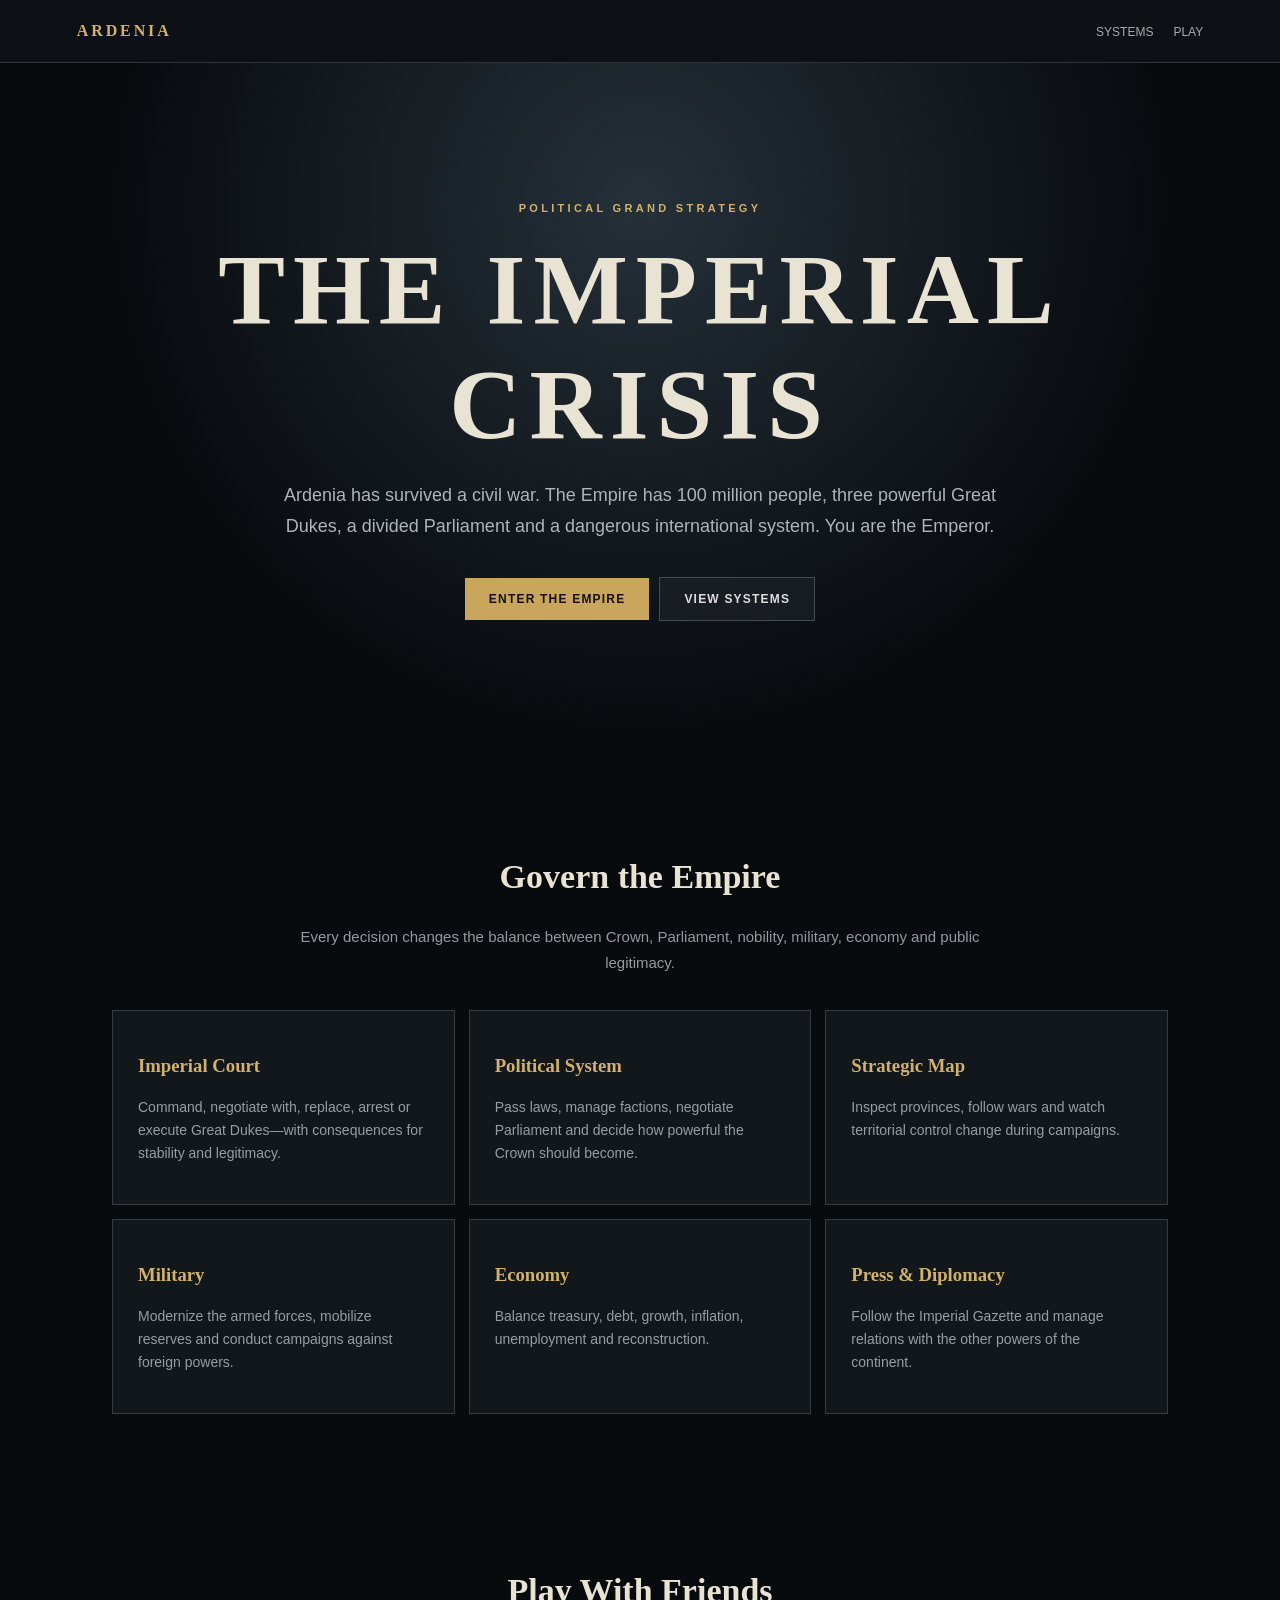
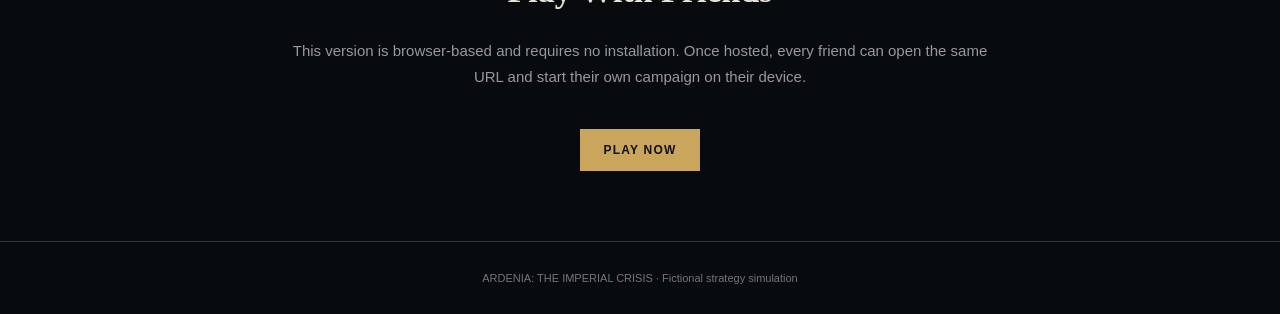
==== index.html @ dbc628c5 "Add files via upload" ====
<!doctype html>
<html lang="en">
<head>
<meta charset="utf-8">
<meta name="viewport" content="width=device-width,initial-scale=1">
<title>Ardenia — The Imperial Crisis</title>
<meta name="description" content="Ardenia: The Imperial Crisis, a political grand-strategy simulation.">
<style>
*{box-sizing:border-box}body{margin:0;background:#080b0e;color:#e9e3d4;font-family:Georgia,serif}
header{padding:22px 6vw;border-bottom:1px solid #333;background:#0d1115;display:flex;justify-content:space-between;align-items:center}
.brand{color:#d2b16c;font-weight:700;letter-spacing:.18em}.nav a{color:#aaa;text-decoration:none;margin-left:20px;font:12px Arial}
.hero{min-height:78vh;display:grid;place-items:center;text-align:center;padding:60px 20px;background:radial-gradient(circle at 50% 20%,#253039,#080b0e 62%)}
.kicker{color:#d2b16c;font:700 11px Arial;letter-spacing:.3em}.hero h1{font-size:clamp(46px,9vw,100px);letter-spacing:.08em;margin:18px 0}.hero p{max-width:760px;margin:0 auto 30px;color:#aeb4b8;font:18px/1.7 Arial}
.btn{display:inline-block;padding:14px 24px;background:#c9a65b;color:#111;text-decoration:none;font:700 12px Arial;letter-spacing:.1em;text-transform:uppercase;margin:5px}
.btn.alt{background:#171d22;color:#ddd;border:1px solid #454b50}
section{max-width:1100px;margin:auto;padding:65px 22px}h2{text-align:center;font-size:34px}.lead{text-align:center;color:#929aa0;font:15px/1.7 Arial;max-width:700px;margin:0 auto 35px}
.grid{display:grid;grid-template-columns:repeat(3,1fr);gap:14px}.card{padding:25px;background:#12171c;border:1px solid #343b41}.card h3{color:#d2b16c}.card p{color:#969ea4;font:14px/1.65 Arial}
footer{text-align:center;padding:30px;border-top:1px solid #30363b;color:#6e767c;font:11px Arial}
@media(max-width:700px){.grid{grid-template-columns:1fr}.nav a{margin-left:8px}.hero{min-height:70vh}}
</style>
</head>
<body>
<header><div class="brand">ARDENIA</div><nav class="nav"><a href="#systems">SYSTEMS</a><a href="game.html">PLAY</a></nav></header>
<div class="hero">
<div><div class="kicker">POLITICAL GRAND STRATEGY</div><h1>THE IMPERIAL CRISIS</h1>
<p>Ardenia has survived a civil war. The Empire has 100 million people, three powerful Great Dukes, a divided Parliament and a dangerous international system. You are the Emperor.</p>
<a class="btn" href="game.html">Enter the Empire</a><a class="btn alt" href="#systems">View Systems</a></div>
</div>
<section id="systems"><h2>Govern the Empire</h2><p class="lead">Every decision changes the balance between Crown, Parliament, nobility, military, economy and public legitimacy.</p>
<div class="grid">
<div class="card"><h3>Imperial Court</h3><p>Command, negotiate with, replace, arrest or execute Great Dukes—with consequences for stability and legitimacy.</p></div>
<div class="card"><h3>Political System</h3><p>Pass laws, manage factions, negotiate Parliament and decide how powerful the Crown should become.</p></div>
<div class="card"><h3>Strategic Map</h3><p>Inspect provinces, follow wars and watch territorial control change during campaigns.</p></div>
<div class="card"><h3>Military</h3><p>Modernize the armed forces, mobilize reserves and conduct campaigns against foreign powers.</p></div>
<div class="card"><h3>Economy</h3><p>Balance treasury, debt, growth, inflation, unemployment and reconstruction.</p></div>
<div class="card"><h3>Press & Diplomacy</h3><p>Follow the Imperial Gazette and manage relations with the other powers of the continent.</p></div>
</div></section>
<section><h2>Play With Friends</h2><p class="lead">This version is browser-based and requires no installation. Once hosted, every friend can open the same URL and start their own campaign on their device.</p><div style="text-align:center"><a class="btn" href="game.html">Play Now</a></div></section>
<footer>ARDENIA: THE IMPERIAL CRISIS · Fictional strategy simulation</footer>
</body>
</html>
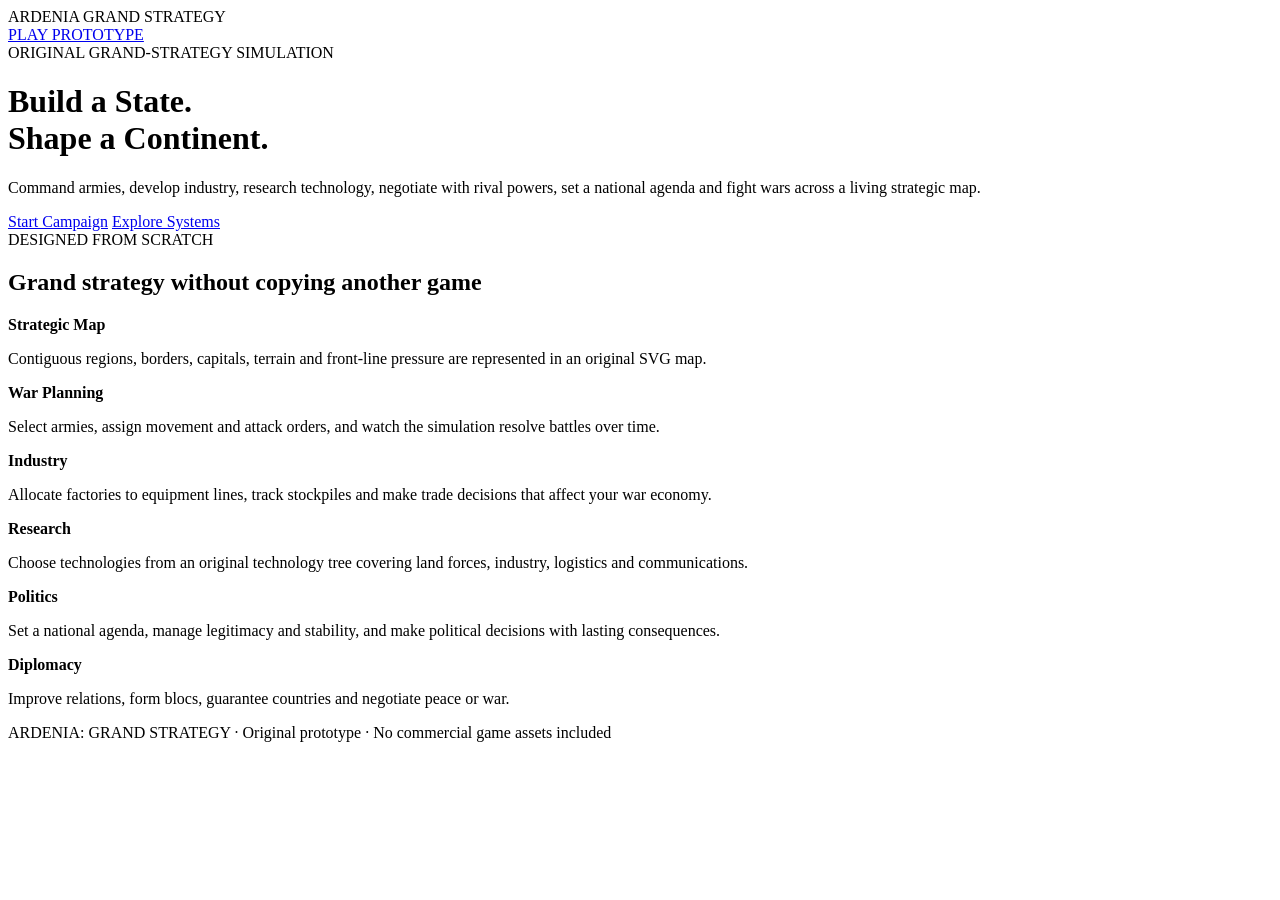
==== commit 43756156: "Add files via upload" ====
--- a/index.html
+++ b/index.html
@@ -3,39 +3,36 @@
 <head>
 <meta charset="utf-8">
 <meta name="viewport" content="width=device-width,initial-scale=1">
-<title>Ardenia — The Imperial Crisis</title>
-<meta name="description" content="Ardenia: The Imperial Crisis, a political grand-strategy simulation.">
-<style>
-*{box-sizing:border-box}body{margin:0;background:#080b0e;color:#e9e3d4;font-family:Georgia,serif}
-header{padding:22px 6vw;border-bottom:1px solid #333;background:#0d1115;display:flex;justify-content:space-between;align-items:center}
-.brand{color:#d2b16c;font-weight:700;letter-spacing:.18em}.nav a{color:#aaa;text-decoration:none;margin-left:20px;font:12px Arial}
-.hero{min-height:78vh;display:grid;place-items:center;text-align:center;padding:60px 20px;background:radial-gradient(circle at 50% 20%,#253039,#080b0e 62%)}
-.kicker{color:#d2b16c;font:700 11px Arial;letter-spacing:.3em}.hero h1{font-size:clamp(46px,9vw,100px);letter-spacing:.08em;margin:18px 0}.hero p{max-width:760px;margin:0 auto 30px;color:#aeb4b8;font:18px/1.7 Arial}
-.btn{display:inline-block;padding:14px 24px;background:#c9a65b;color:#111;text-decoration:none;font:700 12px Arial;letter-spacing:.1em;text-transform:uppercase;margin:5px}
-.btn.alt{background:#171d22;color:#ddd;border:1px solid #454b50}
-section{max-width:1100px;margin:auto;padding:65px 22px}h2{text-align:center;font-size:34px}.lead{text-align:center;color:#929aa0;font:15px/1.7 Arial;max-width:700px;margin:0 auto 35px}
-.grid{display:grid;grid-template-columns:repeat(3,1fr);gap:14px}.card{padding:25px;background:#12171c;border:1px solid #343b41}.card h3{color:#d2b16c}.card p{color:#969ea4;font:14px/1.65 Arial}
-footer{text-align:center;padding:30px;border-top:1px solid #30363b;color:#6e767c;font:11px Arial}
-@media(max-width:700px){.grid{grid-template-columns:1fr}.nav a{margin-left:8px}.hero{min-height:70vh}}
-</style>
+<title>Ardenia: Grand Strategy</title>
+<link rel="stylesheet" href="style.css">
 </head>
-<body>
-<header><div class="brand">ARDENIA</div><nav class="nav"><a href="#systems">SYSTEMS</a><a href="game.html">PLAY</a></nav></header>
-<div class="hero">
-<div><div class="kicker">POLITICAL GRAND STRATEGY</div><h1>THE IMPERIAL CRISIS</h1>
-<p>Ardenia has survived a civil war. The Empire has 100 million people, three powerful Great Dukes, a divided Parliament and a dangerous international system. You are the Emperor.</p>
-<a class="btn" href="game.html">Enter the Empire</a><a class="btn alt" href="#systems">View Systems</a></div>
-</div>
-<section id="systems"><h2>Govern the Empire</h2><p class="lead">Every decision changes the balance between Crown, Parliament, nobility, military, economy and public legitimacy.</p>
-<div class="grid">
-<div class="card"><h3>Imperial Court</h3><p>Command, negotiate with, replace, arrest or execute Great Dukes—with consequences for stability and legitimacy.</p></div>
-<div class="card"><h3>Political System</h3><p>Pass laws, manage factions, negotiate Parliament and decide how powerful the Crown should become.</p></div>
-<div class="card"><h3>Strategic Map</h3><p>Inspect provinces, follow wars and watch territorial control change during campaigns.</p></div>
-<div class="card"><h3>Military</h3><p>Modernize the armed forces, mobilize reserves and conduct campaigns against foreign powers.</p></div>
-<div class="card"><h3>Economy</h3><p>Balance treasury, debt, growth, inflation, unemployment and reconstruction.</p></div>
-<div class="card"><h3>Press & Diplomacy</h3><p>Follow the Imperial Gazette and manage relations with the other powers of the continent.</p></div>
-</div></section>
-<section><h2>Play With Friends</h2><p class="lead">This version is browser-based and requires no installation. Once hosted, every friend can open the same URL and start their own campaign on their device.</p><div style="text-align:center"><a class="btn" href="game.html">Play Now</a></div></section>
-<footer>ARDENIA: THE IMPERIAL CRISIS · Fictional strategy simulation</footer>
+<body class="landing">
+<header class="sitebar">
+  <div class="brand">ARDENIA <span>GRAND STRATEGY</span></div>
+  <a href="game.html" class="button gold">PLAY PROTOTYPE</a>
+</header>
+<main class="hero">
+  <div class="hero-copy">
+    <div class="eyebrow">ORIGINAL GRAND-STRATEGY SIMULATION</div>
+    <h1>Build a State.<br>Shape a Continent.</h1>
+    <p>Command armies, develop industry, research technology, negotiate with rival powers, set a national agenda and fight wars across a living strategic map.</p>
+    <div class="hero-actions">
+      <a href="game.html" class="button gold">Start Campaign</a>
+      <a href="#systems" class="button">Explore Systems</a>
+    </div>
+  </div>
+</main>
+<section id="systems" class="landing-section">
+  <div class="section-title"><span>DESIGNED FROM SCRATCH</span><h2>Grand strategy without copying another game</h2></div>
+  <div class="feature-grid">
+    <article><b>Strategic Map</b><p>Contiguous regions, borders, capitals, terrain and front-line pressure are represented in an original SVG map.</p></article>
+    <article><b>War Planning</b><p>Select armies, assign movement and attack orders, and watch the simulation resolve battles over time.</p></article>
+    <article><b>Industry</b><p>Allocate factories to equipment lines, track stockpiles and make trade decisions that affect your war economy.</p></article>
+    <article><b>Research</b><p>Choose technologies from an original technology tree covering land forces, industry, logistics and communications.</p></article>
+    <article><b>Politics</b><p>Set a national agenda, manage legitimacy and stability, and make political decisions with lasting consequences.</p></article>
+    <article><b>Diplomacy</b><p>Improve relations, form blocs, guarantee countries and negotiate peace or war.</p></article>
+  </div>
+</section>
+<footer>ARDENIA: GRAND STRATEGY · Original prototype · No commercial game assets included</footer>
 </body>
-</html>
+</html>
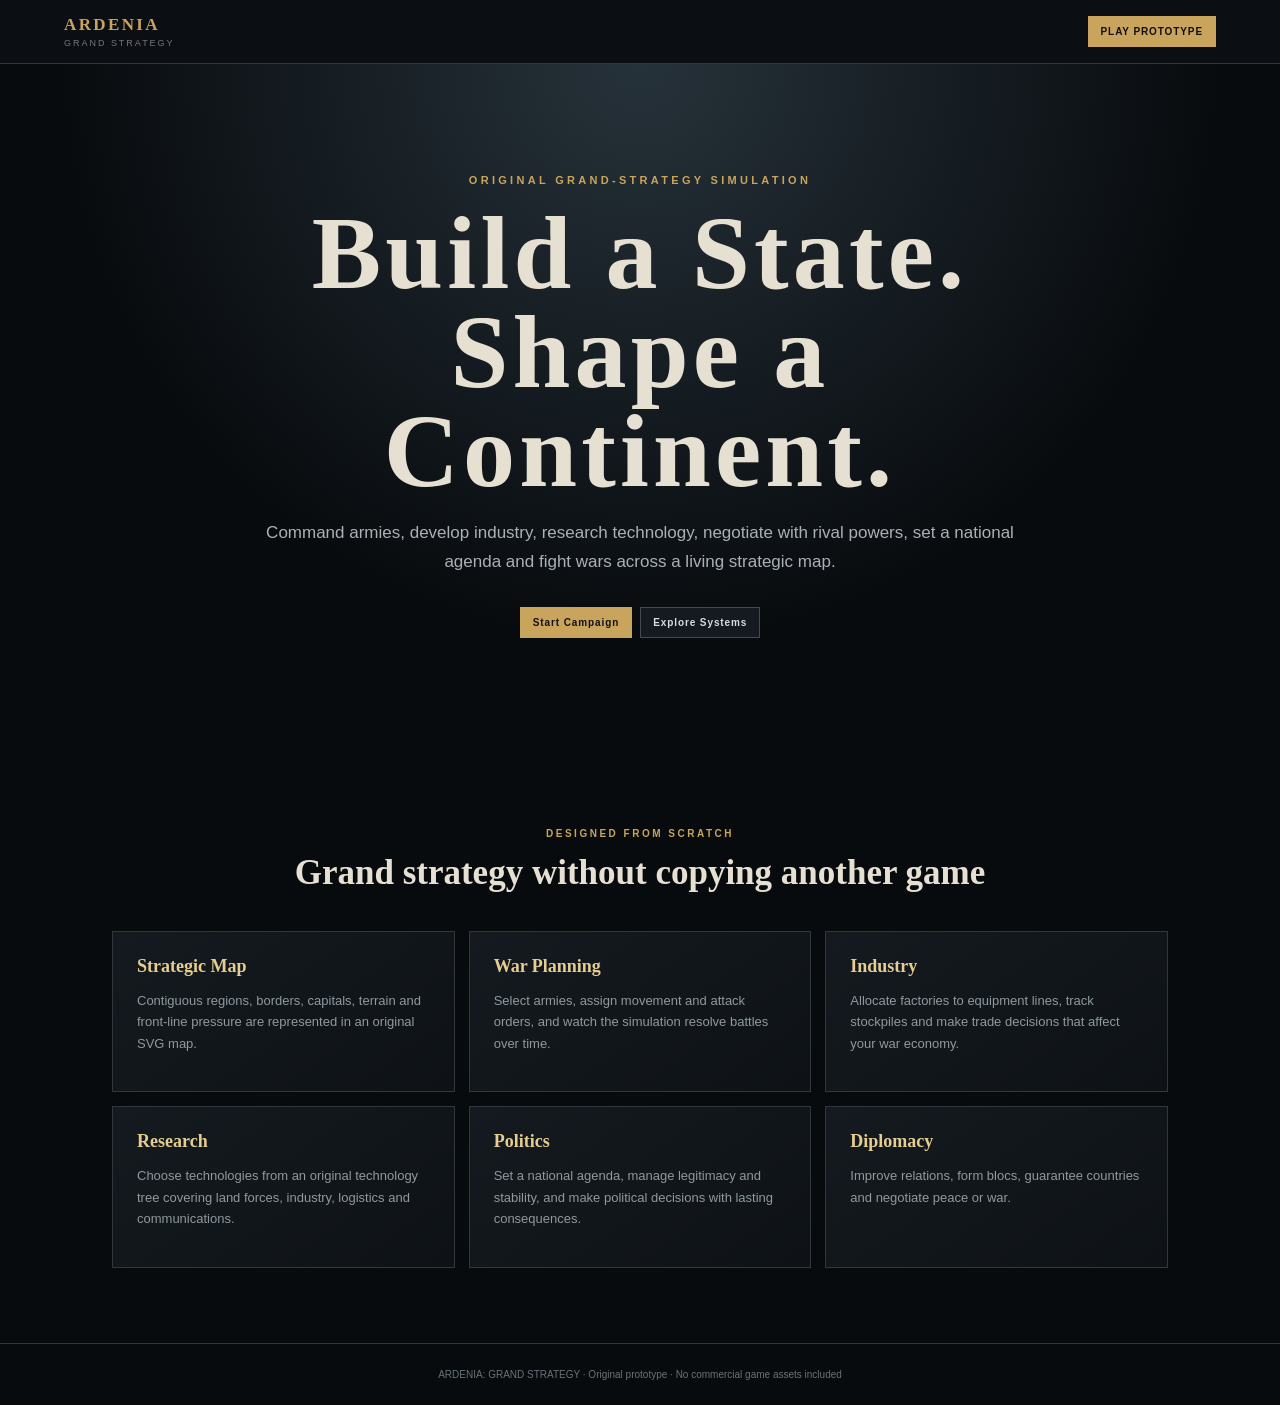
==== commit b3adf8b5: "Add files via upload" ====
--- a/index.html
+++ b/index.html
@@ -3,7 +3,7 @@
 <head>
 <meta charset="utf-8">
 <meta name="viewport" content="width=device-width,initial-scale=1">
-<title>Ardenia: Grand Strategy</title>
+<title>Ardenia: Grand Strategy v0.5</title>
 <link rel="stylesheet" href="style.css">
 </head>
 <body class="landing">
--- a/style.css
+++ b/style.css
@@ -0,0 +1,17 @@
+
+:root{--bg:#080b0e;--panel:#10151a;--panel2:#151b20;--line:#30383e;--muted:#8f999f;--text:#e6e0d2;--gold:#c9a45d;--gold2:#e6cd91;--red:#a9504b;--green:#6e9b70;--blue:#5d7da2}
+*{box-sizing:border-box}html,body{margin:0;min-height:100%;background:var(--bg);color:var(--text);font-family:Georgia,"Times New Roman",serif}button,input{font:inherit}button{cursor:pointer}
+.sitebar{height:64px;display:flex;align-items:center;justify-content:space-between;padding:0 5vw;border-bottom:1px solid var(--line);background:#0b0f13}
+.brand{font-weight:700;letter-spacing:.14em;color:var(--gold);font-size:17px}.brand span,.brand small{display:block;color:#707980;font:9px Arial;letter-spacing:.22em;margin-top:3px}
+.button{display:inline-flex;align-items:center;justify-content:center;gap:6px;padding:9px 12px;border:1px solid #424b52;background:#141a20;color:#d7dce0;text-decoration:none;font:700 10px Arial;letter-spacing:.09em}.button:hover{border-color:var(--gold);color:#fff}.button.gold{background:var(--gold);border-color:var(--gold);color:#111}.button.danger{border-color:#70413f;color:#dca09b}.button.tiny{padding:6px 8px;font-size:9px}.file-button{position:relative;overflow:hidden}.file-button input{position:absolute;inset:0;opacity:0;cursor:pointer}
+.hero{min-height:76vh;display:grid;place-items:center;padding:70px 8vw;background:radial-gradient(circle at 50% 0,#26323a,#080b0e 62%)}.hero-copy{max-width:920px;text-align:center}.eyebrow{color:var(--gold);font:700 11px Arial;letter-spacing:.3em}.hero h1{font-size:clamp(50px,9vw,104px);line-height:.95;letter-spacing:.04em;margin:18px 0}.hero p{max-width:760px;margin:0 auto 30px;color:#aab1b6;font:17px/1.7 Arial}.hero-actions{display:flex;justify-content:center;gap:8px;flex-wrap:wrap}.landing-section{max-width:1100px;margin:auto;padding:75px 22px}.section-title{text-align:center}.section-title span{color:var(--gold);font:700 10px Arial;letter-spacing:.25em}.section-title h2{font-size:35px;margin:12px 0 38px}.feature-grid{display:grid;grid-template-columns:repeat(3,1fr);gap:14px}.feature-grid article{border:1px solid var(--line);background:linear-gradient(145deg,#141a1f,#0e1216);padding:24px}.feature-grid b{font-size:18px;color:var(--gold2)}.feature-grid p{font:13px/1.65 Arial;color:var(--muted)}footer{text-align:center;border-top:1px solid var(--line);padding:25px;color:#697279;font:10px Arial}
+
+.game{overflow:hidden}.topbar{height:58px;background:#0d1216;border-bottom:1px solid var(--line);display:grid;grid-template-columns:230px 1fr 280px;align-items:center}.topbar .brand{padding-left:15px}.topstats{display:grid;grid-template-columns:repeat(7,1fr);height:100%}.stat{padding:8px 5px;text-align:center;border-left:1px solid #252c31}.stat small{display:block;color:#747e85;font:8px Arial;letter-spacing:.07em}.stat b{font:700 13px Arial}.stat.bad b{color:#d36b65}.stat.good b{color:#7eb17b}.clock{text-align:center;border-left:1px solid var(--line);padding:5px;font:11px Arial}.clock button{margin:3px 1px}
+.layout{height:calc(100vh - 58px);display:grid;grid-template-columns:250px minmax(500px,1fr) 250px;gap:7px;padding:7px}.sidebar{overflow:auto}.sidebar section,.center{background:var(--panel);border:1px solid var(--line)}.sidebar section{margin-bottom:7px}.panel-title{padding:10px 12px;border-bottom:1px solid #293137;color:var(--gold2);font:700 10px Arial;letter-spacing:.14em}.center{overflow:hidden;display:flex;flex-direction:column}.toolbar{display:flex;overflow:auto;border-bottom:1px solid var(--line);background:#0c1115}.tab{flex:1;min-width:90px;border:0;border-right:1px solid #242b30;background:#10151a;color:#8f989e;padding:11px 7px;font:700 9px Arial;letter-spacing:.12em}.tab.active{color:#fff;box-shadow:inset 0 -2px var(--gold);background:#171d23}.tabview{display:none;overflow:auto;height:100%}.tabview.active{display:block}.map-toolbar{height:38px;padding:6px 8px;display:flex;gap:12px;align-items:center;background:#0c1115;border-bottom:1px solid var(--line);font:10px Arial;color:#a8afb4}.map-viewport{position:relative;height:min(62vh,650px);min-height:430px;background:#31535a;overflow:hidden}.map-viewport svg{width:100%;height:100%;display:block;cursor:grab}.map-viewport svg:active{cursor:grabbing}.province{transition:filter .12s,opacity .12s}.province:hover{filter:brightness(1.2)}.province.selected{stroke:var(--gold2)!important;stroke-width:5!important}.province.enemy{stroke:#d06b63!important}.terrain{opacity:.22;pointer-events:none}.map-tooltip{position:absolute;display:none;pointer-events:none;background:#0a0f13ee;border:1px solid #6b5b3f;padding:9px;min-width:170px;font:10px Arial;box-shadow:0 10px 25px #0008}.selection-panel{min-height:100px;border-top:1px solid var(--line);background:#0d1216}.empty{padding:18px;color:#707980;font:11px Arial}.dossier{padding:14px}.dossier h2{font-size:19px;margin:0 0 6px;color:var(--gold2)}.dossier p{font:12px/1.5 Arial;color:var(--muted)}.grid3{display:grid;grid-template-columns:repeat(3,1fr);gap:6px}.mini{padding:9px;background:#151b20;border:1px solid #293137;font:9px Arial;color:#8f989e}.mini b{display:block;color:#eee;font-size:12px;margin-top:4px}.row{display:flex;align-items:center;justify-content:space-between;gap:8px;padding:9px 11px;border-bottom:1px solid #252c31}.row:last-child{border-bottom:0}.row b{font-size:11px}.row small{display:block;color:var(--muted);font:9px Arial}.bar{height:5px;background:#252c31;margin-top:5px}.bar i{display:block;height:100%;background:var(--gold)}.button-grid{display:grid;grid-template-columns:1fr 1fr;gap:5px;padding:8px}.news{padding:8px 10px;border-bottom:1px solid #252c31}.news b{display:block;color:#ddd2ba;font-size:11px}.news small{color:#707980;font:8px Arial}.army-card{padding:9px 11px;border-bottom:1px solid #252c31}.army-card.selected{background:#1b2026;border-left:2px solid var(--gold)}.army-card b{font-size:11px}.army-card small{display:block;color:var(--muted);font:9px Arial;margin-top:3px}.pill{display:inline-block;padding:3px 5px;border:1px solid #394149;color:#9ca5aa;font:8px Arial;margin:3px 3px 0 0}.pill.good{color:#89b686;border-color:#3e5a40}.pill.bad{color:#d07870;border-color:#613e3c}
+.toast{position:fixed;bottom:18px;left:50%;transform:translateX(-50%);background:#11171c;border:1px solid #62543a;color:#eee;padding:10px 15px;display:none;z-index:100;font:11px Arial}.toast.show{display:block}
+@media(max-width:1050px){.topbar{grid-template-columns:180px 1fr 190px}.layout{grid-template-columns:200px minmax(430px,1fr);height:auto;min-height:calc(100vh - 58px)}.right{grid-column:1/-1;display:grid;grid-template-columns:1fr 1fr 1fr;gap:7px}.right section{margin:0}.feature-grid{grid-template-columns:1fr 1fr}}
+@media(max-width:720px){.game{overflow:auto}.topbar{height:auto;grid-template-columns:1fr}.topstats{grid-template-columns:repeat(4,1fr);height:auto}.clock{border-left:0;border-top:1px solid var(--line);padding:7px}.layout{grid-template-columns:1fr;padding:3px}.left,.right{display:none!important}.center{min-height:calc(100vh - 140px)}.map-viewport{height:55vh;min-height:380px}.grid3{grid-template-columns:1fr 1fr}.feature-grid{grid-template-columns:1fr}}
+
+.front-layer line{animation:frontpulse 1.4s linear infinite}@keyframes frontpulse{0%{opacity:.45}50%{opacity:1}100%{opacity:.45}}.supply-layer{pointer-events:none}.supply-layer line{stroke-dasharray:7 5;animation:supplyflow 1.2s linear infinite}@keyframes supplyflow{to{stroke-dashoffset:-12}}
+.front-layer line{animation:frontpulse 1.4s linear infinite}@keyframes frontpulse{0%{opacity:.45}50%{opacity:1}100%{opacity:.45}}.supply-layer{pointer-events:none}.supply-layer line{stroke-dasharray:7 5;animation:supplyflow 1.2s linear infinite}@keyframes supplyflow{to{stroke-dashoffset:-12}}
+#fatalError{position:fixed;inset:0;z-index:9999;background:#090c0eee;display:grid;place-items:center;padding:24px}#fatalError>div{max-width:760px;background:#13191e;border:1px solid #7b5e3d;padding:24px;color:#ddd}#fatalError h2{color:#e3c887;font:24px Georgia;margin:0 0 8px}#fatalError p{font:13px Arial;color:#adb4b8}#fatalError pre{white-space:pre-wrap;background:#0a0d10;border:1px solid #333;padding:12px;max-height:260px;overflow:auto;color:#e2a29b;font:11px monospace}
